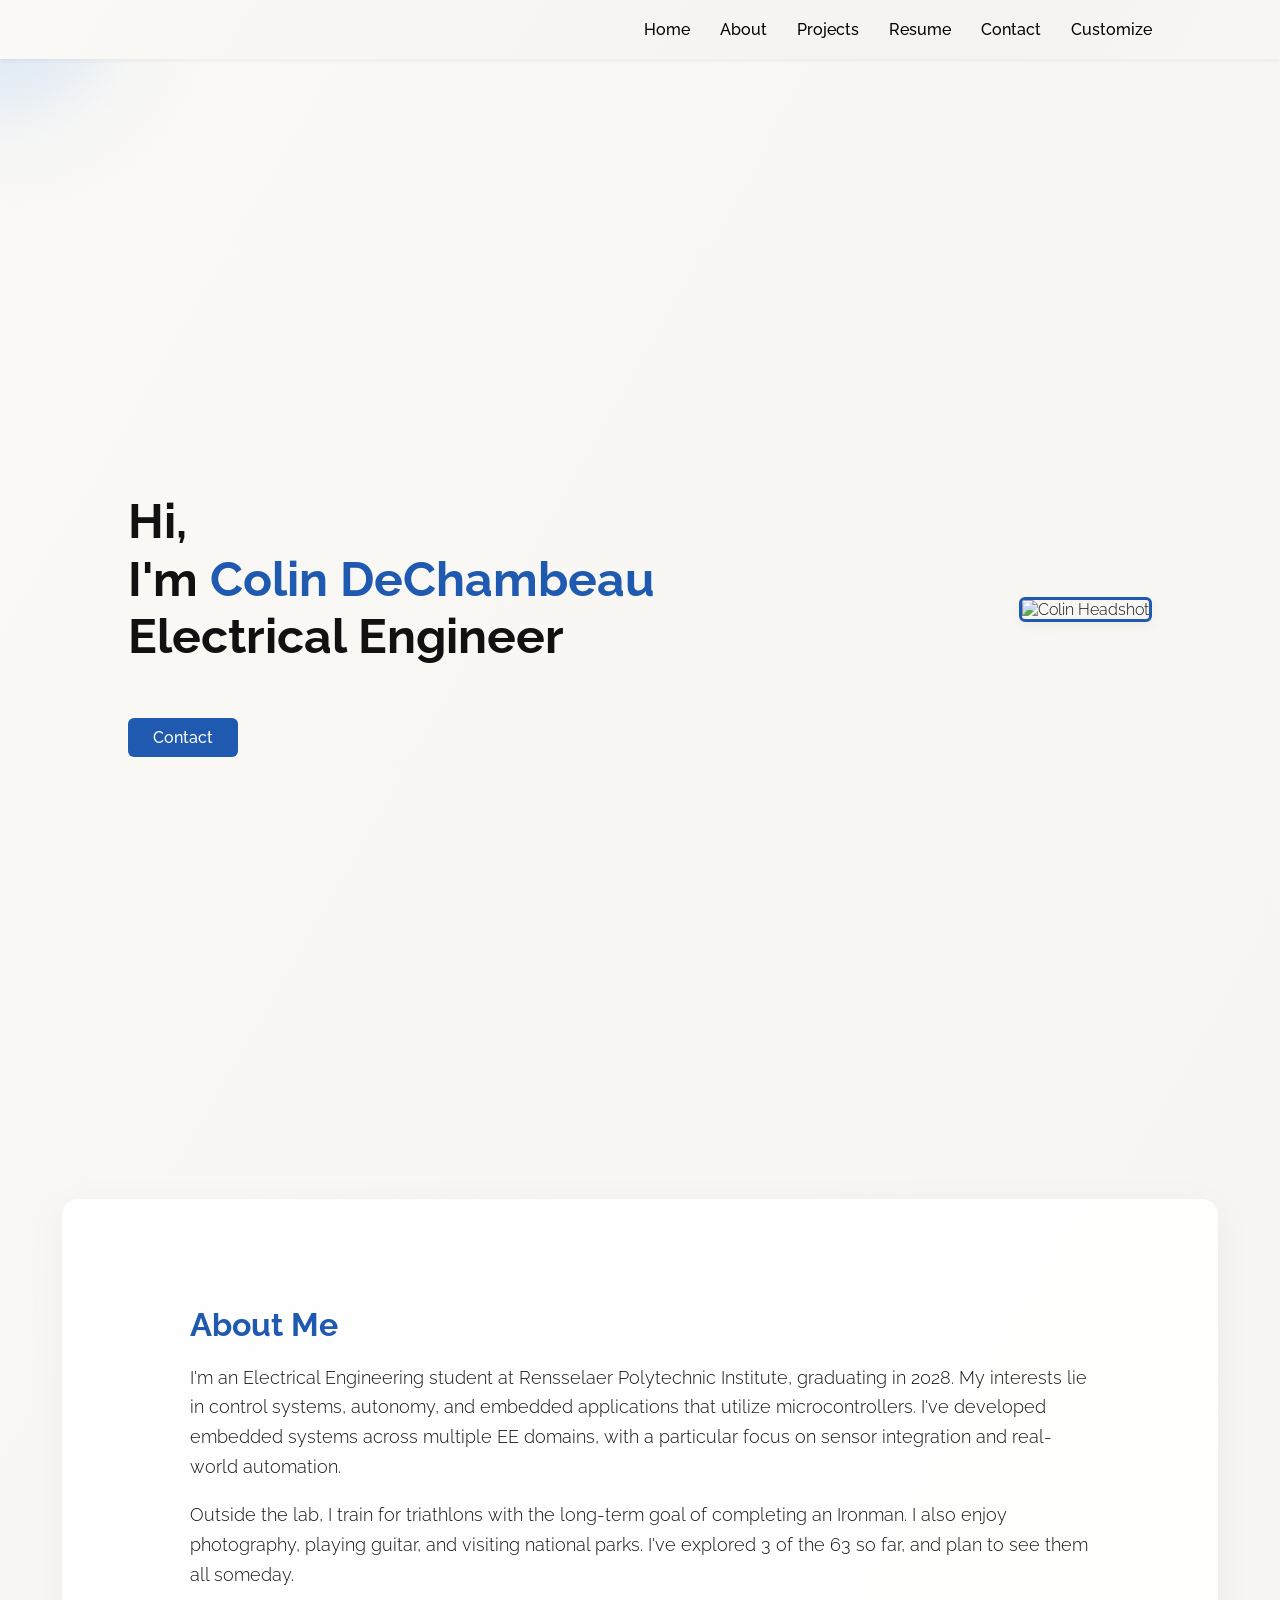
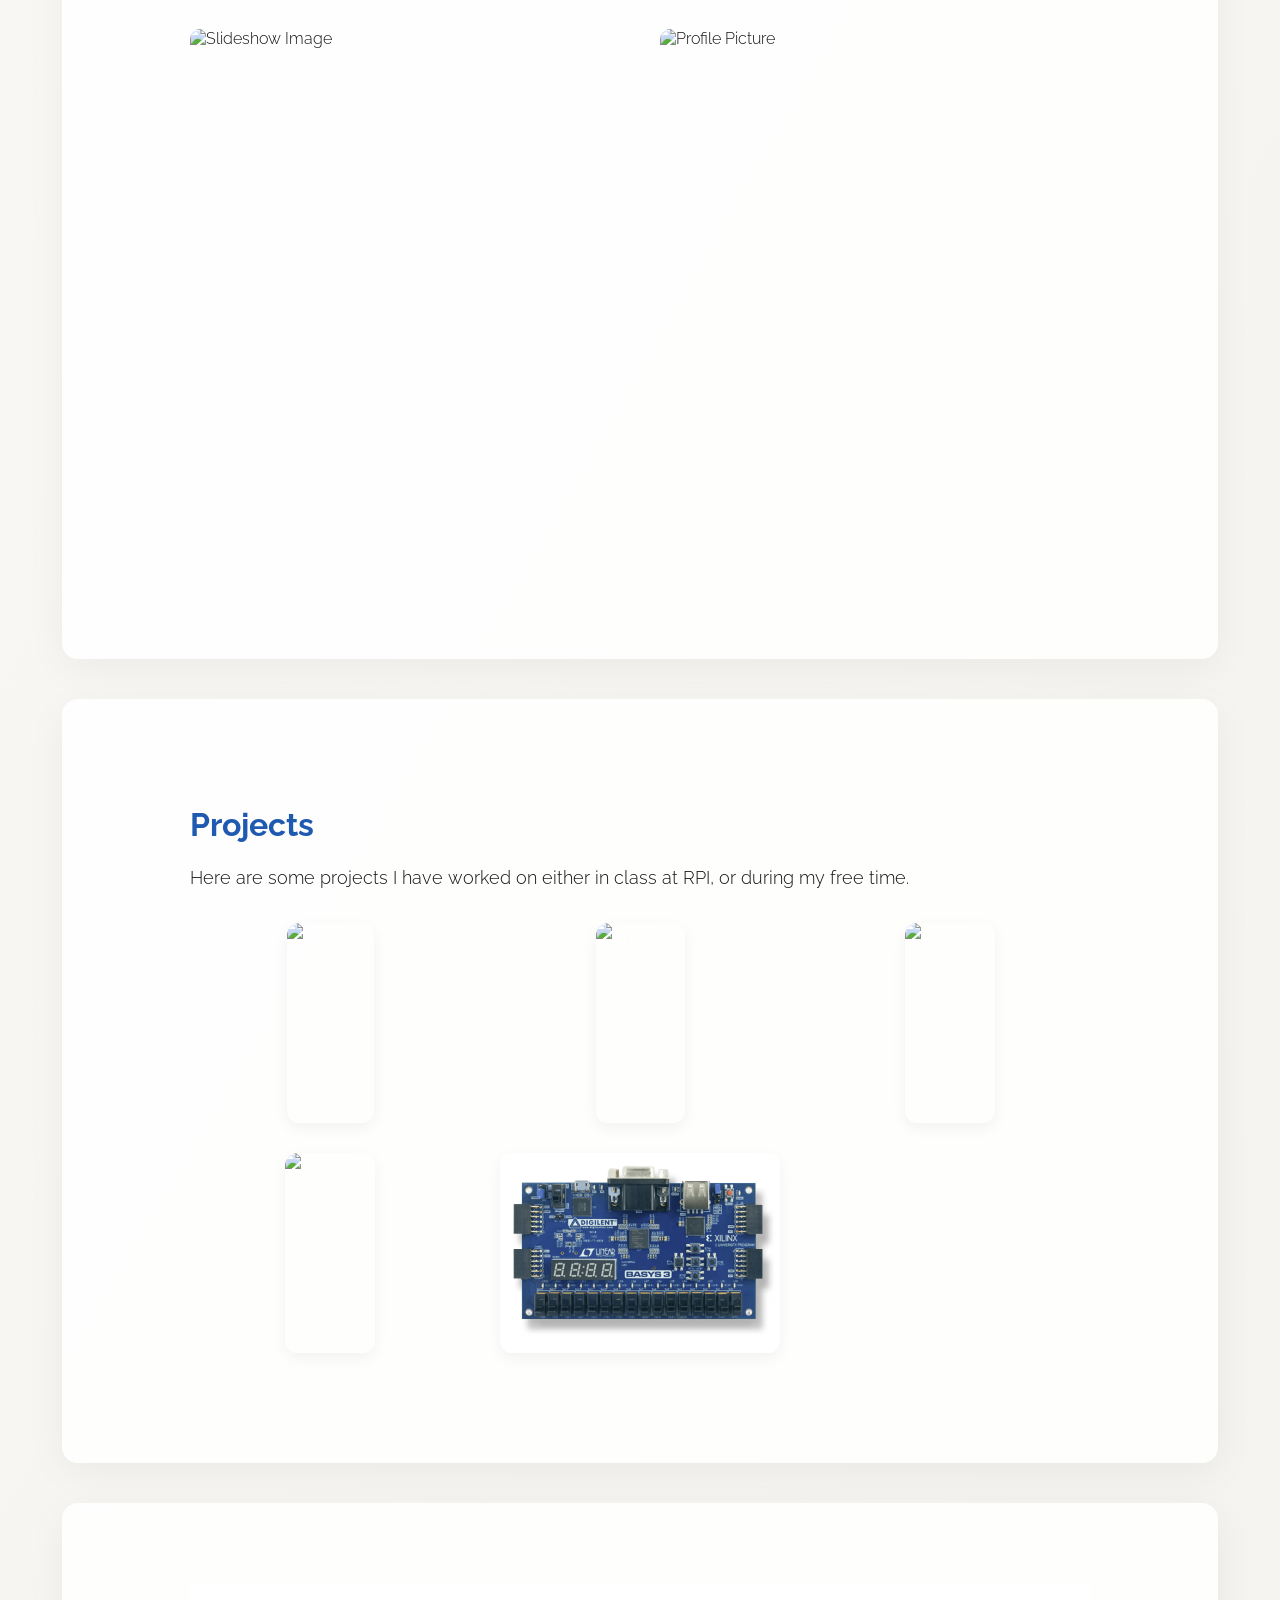
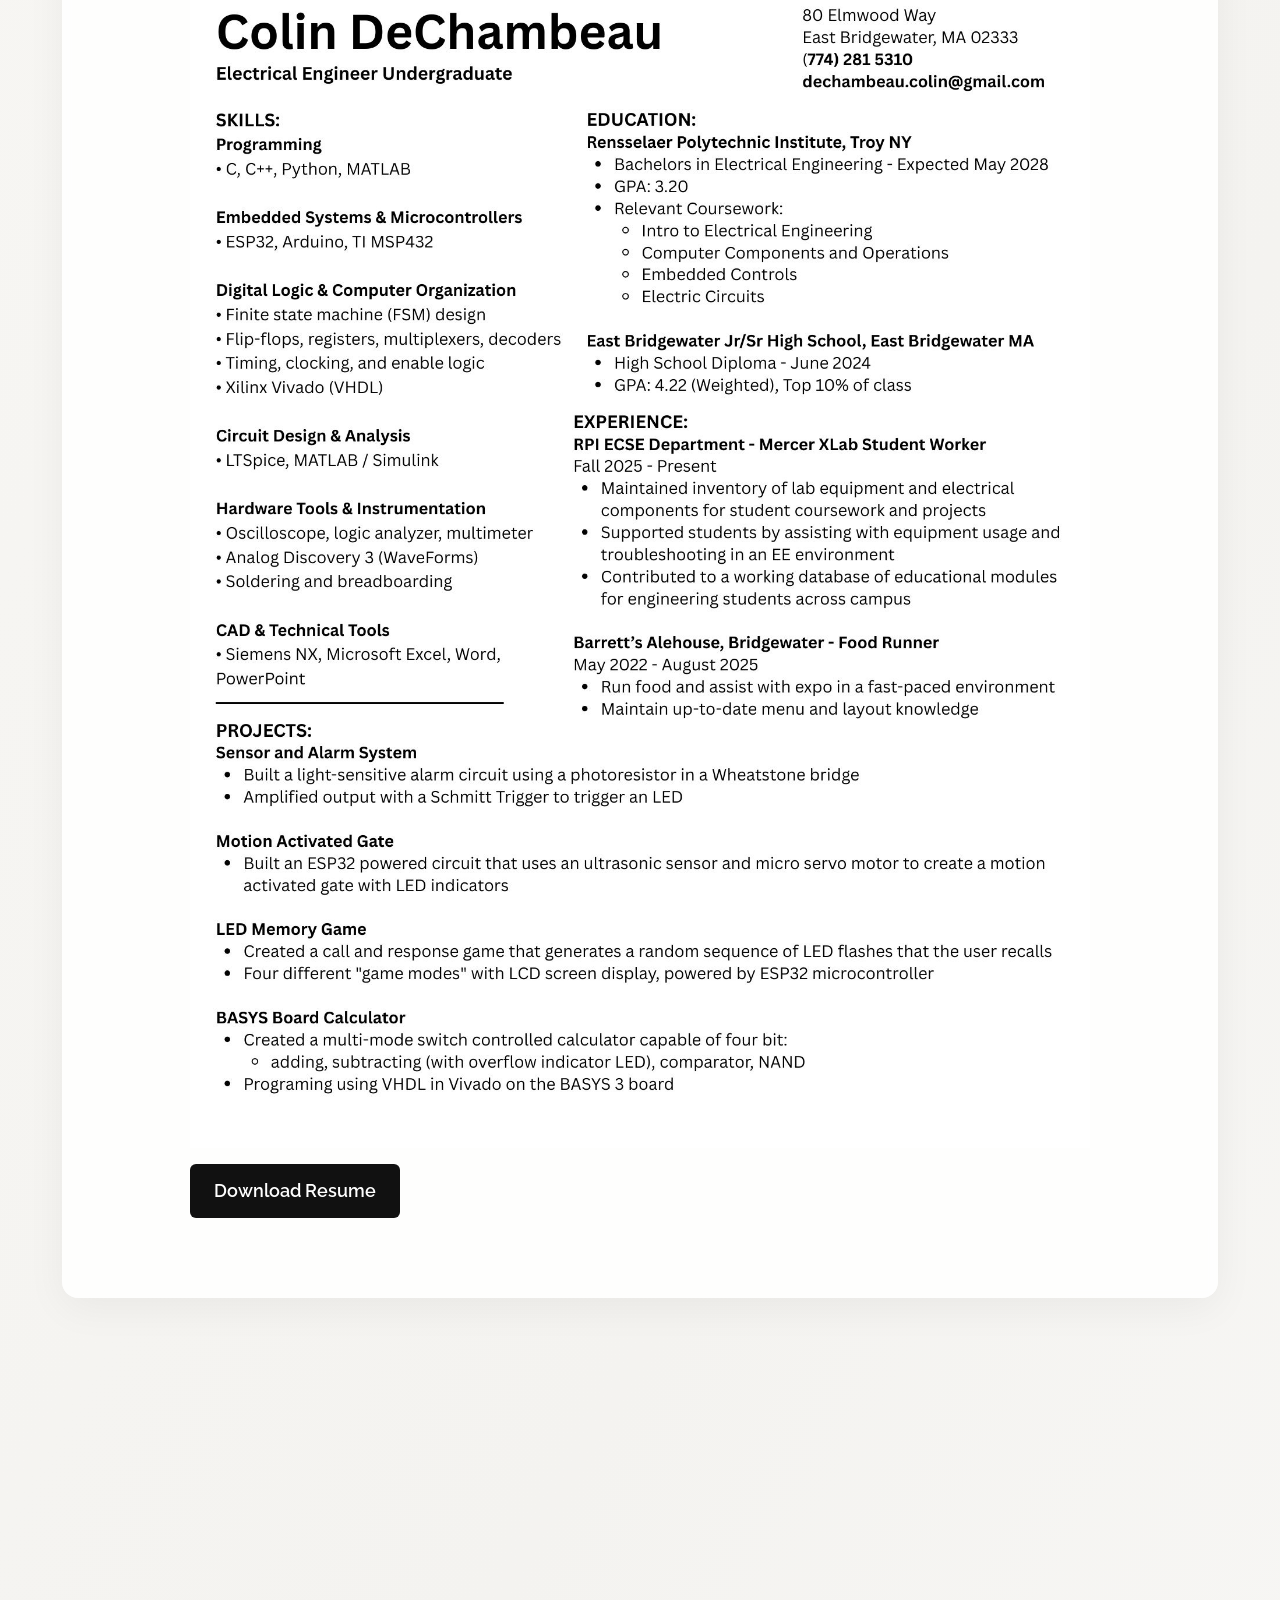
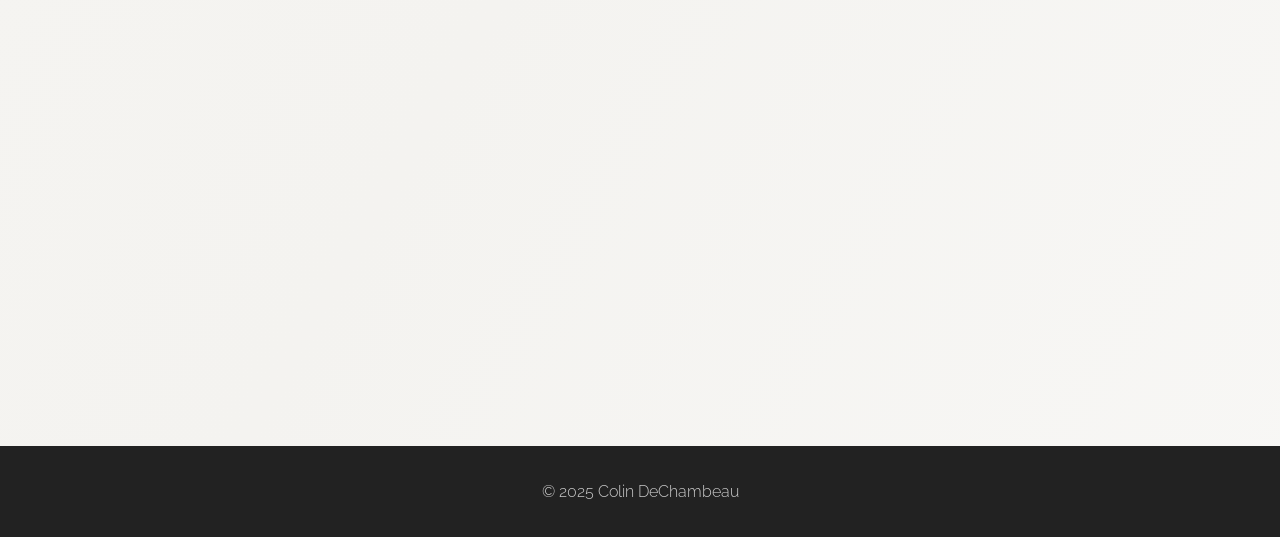
==== index.html @ eebe41ac "new" ====
<!DOCTYPE html>
<html lang="en">
<head>
  <meta charset="UTF-8" />
  <meta name="viewport" content="width=device-width, initial-scale=1.0" />
  <title>Colin DeChambeau - Electrical Engineer</title>
  <link href="https://fonts.googleapis.com/css2?family=Raleway:wght@300;700&display=swap" rel="stylesheet" />
  <link rel="stylesheet" href="style.css" />
</head>
<body>

 <div class = "cursor_light"> </div>
  <!-- Navigation -->
  <nav>
    <ul>
      <a href="index.html" class="header-btn">Home</a>
      <li><a href="#about" class="header-btn">About</a></li>
      <li><a href="#projects" class="header-btn">Projects</a></li>
      <li><a href="#resume" class="header-btn">Resume</a></li>
      <li><a href="#contact" class="header-btn">Contact</a></li>
      <li><a href="customize.html" class="header-btn">Customize</a></li>
      
    </ul>
  </nav>

  <!-- Hero Section -->
  <header class="hero fade-in">
    <div class="intro-text">
      <h1>Hi,<br>I'm <span>Colin DeChambeau</span><br>Electrical Engineer</h1>
      <a href="#contact" class="btn">Contact</a>
    </div>
    <div class="intro-img">
      <img src="images/profile_pic1.JPG" alt="Colin Headshot" />
    </div>
  </header>

  <!-- Main Sections -->
  <section id="about" class="fade-in">
    <h2>About Me</h2>
   <p>I'm an Electrical Engineering student at Rensselaer Polytechnic Institute, graduating in 2028. 
    My interests lie in control systems, autonomy, and embedded applications that utilize microcontrollers. 
    I've developed embedded systems across multiple EE domains, with a particular focus on sensor integration and real-world automation.</p>

<p>Outside the lab, I train for triathlons with the long-term goal of completing an Ironman. 
  I also enjoy photography, playing guitar, and visiting national parks. I've explored 3 of the 63 so far, and plan to see them all someday.</p>


 <div class="photo-showcase">
  <img id="slideshow" src="images/photo2.jpg" alt="Slideshow Image">
  <img class="profile-pic" src="images/photo1.jpg" alt="Profile Picture">
</div>



    </section>
  

  <section id="projects" class="fade-in">
    <h2>Projects</h2>
    <p>Here are some projects I have worked on either in class at RPI, or during my free time.</p>
     <div class="project-grid">

    <a href="projects/project1.html" class="project-card">
      <img src="images/project1.jpg" alt="Project 1" />
      <div class="overlay">
  <div class="overlay-text">
    <h3>ESP32 Motion Activated Gate</h3>
    <p>Personal</p>
  </div>
</div>
    </a>

     <a href="projects/project2.html" class="project-card">
      <img src="images/project2.jpg" alt="Project 2" />
      <div class="overlay">
  <div class="overlay-text">
    <h3>Sensor and Alarm System</h3>
    <p>ECSE 1010 - Group Project</p>
  </div>
</div>
    </a>

    <a href="projects/project3.html" class="project-card">
      <img src="images/project3.jpg" alt="Project 3" />
      <div class="overlay">
  <div class="overlay-text">
    <h3>Pulse-Width Modulation</h3>
    <p>ECSE 1010 - Group Project</p>
  </div>
</div>
    </a>

    
    <a href="projects/project4.html" class="project-card">
      <img src="images/simon.jpg" alt="Project 4" />
     <div class="overlay">
  <div class="overlay-text">
    <h3>LED Memory Game</h3>
    <p>Personal</p>
  </div>
</div>
    </a>

     <a href="projects/project5.html" class="project-card">
      <img src="images/project5.PNG" alt="Project 5" />
      <div class="overlay">
  <div class="overlay-text">
    <h3>BASYS Board Calculator</h3>
    <p>ECSE 2610 - Group Project</p>
  </div>
</div>
    </a>
<!--
   <a href="projects/project6.html" class="project-card">
      <img src="images/project6.jpg" alt="Project 6" />
   <div class="overlay">
  <div class="overlay-text">
    <h3>Project Title</h3>
    <p>Short description here.</p>
  </div>
</div>
    </a>

    <div class="extra-projects hidden">

       <a href="projects/project7.html" class="project-card">
      <img src="images/project7.jpg" alt="Project 7" />
    <div class="overlay">
  <div class="overlay-text">
    <h3>Project Title</h3>
    <p>Short description here.</p>
  </div>
</div>
    </a>

       <a href="projects/project8.html" class="project-card">
      <img src="images/project8.jpg" alt="Project 8" />
     <div class="overlay">
  <div class="overlay-text">
    <h3>Project Title</h3>
    <p>Short description here.</p>
  </div>
</div>
    </a>
      
    </div>
  </div>

  <button id="toggleProjects" class="btn">See All Projects</button>

-->
</section>


  

 <section id="resume" class="fade-in">
  
  




  <img class="profile-pic resume-img" src="Colin_DeChambeau.jpg" alt="Resume">

  <a href="Colin_DeChambeau.jpg" download class="resume-download">
  Download Resume
</a>
</div>
      

    

      
    </div>

  </div>
</section>


 <section id="contact" class="contact-grid fade-in">
  <div class="contact-left">
    <h2>Contact Me</h2>
    <p>Feel free to reach out with any questions or concerns!</p>
    <form action="https://formspree.io/f/myzwovnb" method="POST">
      <input type="text" name="name" placeholder="Your Name" required>
      <input type="email" name="email" placeholder="Your Email" required>
      <textarea name="message" placeholder="Your Message" required></textarea>
      <button type="submit" class="btn">Send Message</button>
    </form>
  </div>

<div class="contact-right">
  <h2>Find Me On</h2>
  <div class="contact-buttons">
    <a href="https://www.linkedin.com/in/colin-dechambeau-730280368/" target="_blank" class="contact-button linkedin">
      <img src="https://cdn.jsdelivr.net/gh/devicons/devicon/icons/linkedin/linkedin-original.svg" alt="LinkedIn" class="contact-icon">
      LinkedIn
    </a>
    <a href="https://app.joinhandshake.com/profiles/n8ms3x" target="_blank" class="contact-button handshake">
      <img src="https://play-lh.googleusercontent.com/0fvQuOYITqCNi9cDAUx8LL-_WPOUhwKR8APSMONlhm41jW-TQ0APHNXPuNELE-RblQ" alt="Handshake" class="contact-icon">
      Handshake
    </a>
      <a href="https://github.com/dech224" target="_blank" class="contact-button github">
      <img src="https://github.githubassets.com/images/modules/logos_page/GitHub-Mark.png" alt="Github" class="contact-icon">
      Github
    </a>
  </div>
</div>

<div>

</div>

</section>
  <footer>
    <p>© 2025 Colin DeChambeau</p>
  </footer>

  <script>
    const faders = document.querySelectorAll('.fade-in');

    const appearOptions = {
      threshold: 0.1,
      rootMargin: "0px 0px -50px 0px"
    };

    const appearOnScroll = new IntersectionObserver(function(entries, observer) {
      entries.forEach(entry => {
        if (!entry.isIntersecting) return;
        entry.target.classList.add('appear');
        observer.unobserve(entry.target);
      });
    }, appearOptions);

    faders.forEach(fader => {
      appearOnScroll.observe(fader);
    });

   
  </script>

<script>
  const cursorLight = document.querySelector('.cursor_light');

  document.addEventListener('mousemove', (e) => {
    cursorLight.style.top = `${e.clientY}px`;
    cursorLight.style.left = `${e.clientX}px`;
  });
</script>

<script>
  const toggleBtn = document.getElementById('toggleProjects');
  const extraProjects = document.querySelector('.extra-projects');

  toggleBtn.addEventListener('click', () => {
    extraProjects.classList.toggle('show');
    toggleBtn.textContent = extraProjects.classList.contains('show') ? "Show Less" : "See All Projects";
  });
</script>

<script>
  function applyAccent(mode) {
    const r = document.documentElement.style;

    if (mode === "cool" || mode === "cool-mode") {
      r.setProperty('--accent-color', '#74c0ff');
      r.setProperty('--text-color', '#002244');
      r.setProperty('--btn-hover', '#5aadee');
    } else if (mode === "warm" || mode === "warm-mode") {
      r.setProperty('--accent-color', '#f4a261');
      r.setProperty('--text-color', '#442200');
      r.setProperty('--btn-hover', '#dd8a42');
    } else if (mode === "dark" || mode === "dark-mode") {
      r.setProperty('--accent-color', '#76a9fa');
      r.setProperty('--text-color', '#e5e5e5');
      r.setProperty('--btn-hover', '#3c3f41');
    } else {
      r.setProperty('--accent-color', '#1f5ab0');
      r.setProperty('--text-color', '#111');
      r.setProperty('--btn-hover', '#2563eb');
    }
  }

  const savedTheme = localStorage.getItem('activeTheme') || 'default';
  document.body.classList.add(savedTheme + '-mode');
  applyAccent(savedTheme);
</script>

<script>
  const images = [
    "images/photo2.jpg",
    "images/photo3.jpg",
    "images/photo4.jpg",
    "images/photo5.jpg",
    "images/photo6.jpg",
    "images/photo7.jpg",
    "images/photo8.jpg",
    "images/photo9.jpg",
    "images/photo10.jpg",
    "images/Colin_Tri1.jpg",
    "images/Colin_Tri2.jpg",
  ];

  let index = 0;
  const slideshow = document.getElementById('slideshow');

  setInterval(() => {
    index = (index + 1) % images.length;
    slideshow.style.opacity = 0;
    setTimeout(() => {
  slideshow.src = images[index];
  slideshow.style.opacity = 1;
}, 800); // match fade-out time with CSS (1.2s total); // fade out before changing
  }, 5000); // switch every 5 seconds
</script>



</body>
</html>
---- style.css ----
body {
  font-family: 'Raleway', sans-serif;
  font-weight: 300;
  margin: 0;
  padding: 0;
  color: #333;
  background: linear-gradient(120deg, #faf9f6, #f4f3f0, #ffffff, #f4f3f0, #faf9f6);
  background-size: 300% 300%;
  animation: shiftGradient 5s ease-in-out infinite;
}

@keyframes shiftGradient {
  0%   { background-position: 0% 50%; }
  50%  { background-position: 100% 50%; }
  100% { background-position: 0% 50%; }
}



  html {
    scroll-behavior: smooth;
  }
  
nav,
.main-nav {
  position: sticky;
  top: 0;
  z-index: 1000;
  background: #faf9f6;
  box-shadow: 0 2px 4px rgba(0, 0, 0, 0.05);
}
  
nav ul,
.main-nav ul {
  list-style: none;
  display: flex;
  justify-content: flex-end;
  gap: 30px;
  padding: 20px 10%;
  margin: 0;
  font-weight: 500;
}
  
nav ul li a,
.main-nav ul li a {
  font-family: 'Raleway', sans-serif;
  font-size: 1rem;
  font-weight: 500;
  color: #333;
  text-decoration: none;
  transition: color 0.3s ease;
}
  
  nav ul li a:hover {
    color: #1f5ab0;
  }
  
  /* Hero Section */
  .hero {
    display: flex;
    justify-content: space-between;
    align-items: center;
    padding: 100px 10%;
    color: #111;
    flex-wrap: wrap;
    min-height: 100vh;
  }
  
  .intro-text h1 {
    font-size: 3em;
    font-weight: 700;
    line-height: 1.2;
  }
  
  .intro-text span {
    color: var(--accent-color);
  }

a.header-btn {
  color: black !important;
  background: transparent;
  border: none;
  font-weight: 500;
  font-size: 1rem;
  font-family: 'Raleway', sans-serif;
  text-decoration: none;
  transition: color 0.3s ease;
}

a.header-btn:hover {
  color: var(--accent-color) !important;
  cursor: pointer;
}

.dark-mode a.header-btn {
  color: white !important;
}

.dark-mode a.header-btn:hover {
  color: var(--accent-color) !important;
}
  
.btn,
button.btn,
.customize-buttons button,
form .btn,
.resume-download {
  display: inline-block;
  margin-top: 20px;
  padding: 10px 25px;
  border: none;
  border-radius: 6px;
  background-color: var(--accent-color);
  color: white !important;
  text-decoration: none;
  font-family: 'Raleway', sans-serif;
  font-weight: 500;
  text-align: center;
  cursor: pointer;
  transition: background-color 0.3s ease;
}

.btn:hover,
button.btn:hover,
.customize-buttons button:hover,
form .btn:hover,
.resume-download:hover {
  background-color: var(--btn-hover);
  color: white !important;
}
  
  .intro-img img {
    max-width: 100%;
    height: auto;
    border-radius: 6px; /* optional */
    border: 3px solid var(--accent-color);
    box-shadow: 0 4px 12px rgba(0, 0, 0, 0.05);
    display: block;
  }

  .intro-img {
    max-width: 400px;
  }
  
  /* Sections */

  
  footer {
    text-align: center;
    padding: 20px;
    background: #222;
    color: #ccc;
  }
  
  /* Scroll Animation */
  .fade-in {
    opacity: 0;
    transform: translateY(40px);
    transition: opacity 0.8s ease-out, transform 0.8s ease-out;
  }
  
  .fade-in.appear {
    opacity: 1;
    transform: translateY(0);
  }
  

  section {
    padding: 80px 10%;
    margin: 40px auto;
    max-width: 900px;
    background: rgba(255, 255, 255, 0.85);
    backdrop-filter: blur(4px);
    border-radius: 16px;
    box-shadow: 0 10px 40px rgba(0, 0, 0, 0.05);
    transition: transform 0.3s ease, box-shadow 0.3s ease;
  }
  
  section:hover {
    transform: translateY(-4px);
    box-shadow: 0 14px 45px rgba(0, 0, 0, 0.08);
  }
  
  section h2 {
    font-size: 2rem;
    font-weight: 700;
    margin-bottom: 20px;
    color: var(--accent-color);
  }
  
  section p, section a {
    font-size: 1.1rem;
    line-height: 1.7;
    color: #444;
  }

  .fade-in {
    opacity: 0;
    transform: translateY(60px);
    transition: opacity 0.9s ease-out, transform 0.9s ease-out;
  }

  .cursor_light{
    position: fixed;
    top: 0;
    left: 0;
    width: 360px;
    height: 360px;
    border-radius: 50%;
    pointer-events: none;
      background:
    radial-gradient(circle,
      rgba(248, 248, 244, 0.7) 0%,     /* soft cream center */
      rgba(229, 237, 246, 0.337) 30%,   /* outer cream halo */
      rgba(250, 249, 246, 0.15) 60%,  /* fading edge */
      rgba(250, 249, 246, 0.05) 100%     /* transparent edge */
    ),
    radial-gradient(circle,
      rgba(31, 90, 176, 0.05) 0%,     /* subtle blue cast */
      rgba(250, 249, 246, 0) 80%      /* fade out to background */
    );
    /*mix-blend-mode: screen;*/
    filter: blur(20px);
    transform: translate(-50%, -50%);
    transition: background 0.3s ease;
    z-index: 0;
  }

  body > *:not(.cursor_light):not(nav){
  position: relative;
  z-index: 1;
}

.project-grid {
  display: grid;
  grid-template-columns: repeat(auto-fit, minmax(250px, 1fr));
  place-items: center;
  gap: 30px;
  max-width: 1200px;
  margin: 30px auto;
}

.project-card {
  display: block;
  overflow: hidden;
  border-radius: 12px;
  transition: transform 0.3s ease, box-shadow 0.3s ease;
  box-shadow: 0 5px 15px rgba(0,0,0,0.05);
}

.project-card img {
  width: 100%;
  height: auto;
  display: block;
  transition: transform 0.3s ease;
}

.project-card:hover img {
  transform: scale(1.05);
}

.extra-projects {
  display: none;
  grid-column: 1 / -1;
}

.extra-projects.show {
  display: contents;
}

button#toggleProjects {
  margin-top: 30px;
}

  
.project-card {
  position: relative;
  overflow: hidden;
  border-radius: 12px;
  transition: transform 0.3s ease, box-shadow 0.3s ease;
  box-shadow: 0 5px 15px rgba(0,0,0,0.05);
  display: block;
  color: white;
  text-decoration: none;
}

.project-card img {
  width: 100%;
  height: auto;
  display: block;
  transition: transform 0.3s ease;
}

.project-card .overlay {
  position: absolute;
  top: 0;
  left: 0;
  width: 100%;
  height: 100%;
  background: rgba(20, 20, 20, 0.6);
  display: flex; /* use flex to ensure full height context */
  justify-content: center;
  align-items: center;
  text-align: center;
  opacity: 0;
  pointer-events: none;
  transition: opacity 0.3s ease;
}

.overlay-text {
  text-align: center;
}

.project-card:hover .overlay {
  opacity: 1;
  pointer-events: auto;
}



.project-card .overlay h3,
.project-card .overlay p {
  margin: 0;
  padding: 0;
  line-height: 1.3;
}


.project-card:hover img {
  transform: scale(1.05);
}

.project-card h3 {
  font-size: 1.5rem;
  margin: 0 0 10px;
  color: white;
}

.project-card p {
  font-size: 1rem;
  margin: 0;
  color: #ddd;
}



.project-card .overlay h3 {
  font-size: 1.3rem;
  font-weight: 700;
}

.project-card .overlay p {
  font-size: 1rem;
  opacity: 0.9;
}


form {
  display: flex;
  flex-direction: column;
  gap: 15px;
  max-width: 600px;
  margin-top: 40px;
}

form input,
form textarea {
  padding: 10px 15px;
  font-family: 'Raleway', sans-serif;
  font-size: 1rem;
  border: 1px solid #ccc;
  border-radius: 6px;
  background: white;
  resize: vertical;
}

form textarea {
  min-height: 120px;
}

form .btn {
  align-self: flex-start;
}

.contact-grid {
  display: flex;
  gap: 60px;
  justify-content: space-between;
  align-items: flex-start;
  flex-wrap: wrap;
  padding: 80px 10%;
}

.contact-left {
  flex: 1;
  min-width: 300px;
}

.contact-right {
  flex: 1;
  min-width: 250px;
}

.contact-right h3 {
  margin-bottom: 20px;
  font-size: 1.3rem;
  color: #1f5ab0;
}

.social-grid-2 {
  display: grid;
  gap: 20px;
  grid-template-columns: repeat(2, 1fr);
  margin-top: 20px;
}

.social-card {
  display: flex;
  align-items: center;
  justify-content: center;
  background-color: #e9e9e9;
  color: #1f5ab0;
  font-weight: 600;
  text-decoration: none;
  padding: 20px;
  border-radius: 12px;
  transition: all 0.3s ease;
  text-align: center;
  box-shadow: 0 4px 12px rgba(0, 0, 0, 0.04);
}

.social-card:hover {
  transform: translateY(-3px);
  background-color: #dce8f8;
}

.social-card.linkedin {
  background-color: #e6f0fa;
}

.social-card.handshake {
  background-color: #f4f0ff;
}


.image-row {
  display: flex;
  justify-content: center; /* space-between or center */
  gap: 12px; /* Try something smaller than 20px */
  margin-top: 20px;
}

.image-row .half-img {
  width: 49%; /* Slightly wider */
  border-radius: 8px;
  object-fit: cover;
  max-height: 400px;
  margin: 0; /* Reset any margins */
  display: block;
}

.github-button {
  display: inline-flex;
  align-items: center;
  background-color: #24292e;
  color: #fff !important;
  padding: 10px 16px;
  border-radius: 6px;
  text-decoration: none;
  font-family: 'Segoe UI', sans-serif;
  font-size: 16px;
  transition: background-color 0.3s ease;
  margin-top: 20px;
  
}

.github-button:hover {
  background-color: #444;
}

.github-icon {
  width: 20px;
  height: 20px;
  margin-right: 8px;
}

.contact-buttons {
  display: flex;
  flex-direction: column;
  gap: 15px;
  margin-top: 15px;
}

.contact-button {
  display: flex;
  align-items: center;
  padding: 10px 16px;
  border-radius: 8px;
  font-weight: 500;
  text-decoration: none;
  font-size: 16px;
  transition: 0.2s ease;
  justify-content: center;
}

.contact-button img.contact-icon {
  width: 20px;
  height: 20px;
  margin-right: 8px;
}

/* Specific styles */
.contact-button.linkedin {
  background-color: #0077b5 !important;
  color: white !important;
}

.contact-button.linkedin:hover {
  background-color: #005f8d !important;
}

.contact-button.handshake {
  background-color: #d3fb52 !important;
  color: black !important;
}

.contact-button.handshake:hover {
  background-color: #afe275 !important;
}

.contact-button.github {
  background-color: #031018 !important;
  color: white !important;
}

.contact-button.github:hover {
  background-color: #3c3f41 !important;
}

.resume-grid {
  display: flex;
  gap: 40px;
  flex-wrap: wrap;
}

.resume-left,
.resume-right {
  flex: 1;
  min-width: 280px;
}

.resume-left h3,
.resume-right h3 {
  color: var(--accent-color);
  margin-top: 20px;
}

.resume-left ul,
.resume-right ul {
  padding-left: 20px;
  list-style-type: disc;
}

.project-card img {
  width: 100%;
  height: 200px; /* Or whatever works for your layout */
  object-fit: cover;  /* Ensures image fills area without distortion */
  border-radius: 12px;
}


:root {
  --accent-color: #1f5ab0;
  --text-color: #111;
  --btn-hover: #2563eb;
}

/* Default Theme */
body.default-mode {
  --accent-color: #1f5ab0;
  --text-color: #111;
  --btn-hover: #2563eb;
  background: linear-gradient(120deg, #faf9f6, #f4f3f0, #ffffff, #f4f3f0, #faf9f6);
  background-size: 300% 300%;
  animation: shiftGradient 5s ease-in-out infinite;
  color: var(--text-color);
}

/* Dark Theme */
body.dark-mode {
  --accent-color: #76a9fa;
  --text-color: #e5e5e5;
  --btn-hover: #3c3f41;
  background: #121212;
  color: var(--text-color);
}

/* Cool Theme */
body.cool-mode {
  --accent-color: #74c0ff;
  --text-color: #002244;
  --btn-hover: #5aadee;
  --background-color: #e6f2ff;
  background: var(--background-color);
  color: var(--text-color);
}

/* Warm Theme */
body.warm-mode {
  --accent-color: #f4a261;
  --text-color: #442200;
  --btn-hover: #dd8a42;
  --background-color: #fff1e6;
  background: var(--background-color);
  color: var(--text-color);
}

/* Accent Applied Globally */
h2, h3,
.resume-left h3, .resume-right h3 {
  color: var(--accent-color);
}

nav, .main-nav {
  background: inherit;
}

nav ul li a,
.main-nav ul li a {
  color: var(--text-color);
}

nav ul li a:hover {
  color: var(--accent-color);
}

.btn, button.btn {
  background-color: var(--accent-color);
  color: white;
  transition: background 0.3s ease;
}

.btn:hover, button.btn:hover {
  background-color: var(--btn-hover);
  color: white;
}

section {
  background: rgba(255, 255, 255, 0.85);
  backdrop-filter: blur(4px);
  color: var(--text-color);
}

body.dark-mode section {
  background: rgba(30, 30, 30, 0.85);
}

a, a:visited {
  color: var(--accent-color);
}

.contact-button.linkedin,
.contact-button.handshake,
.contact-button.github {
  background-color: var(--accent-color);
  color: white;
}

.contact-button.linkedin:hover,
.contact-button.handshake:hover,
.contact-button.github:hover {
  background-color: var(--btn-hover);
}

.intro-img img {
  border: 3px solid var(--accent-color);
}

/* OPTIONAL: fallback for any text inside section p and a */
section p, section a {
  color: var(--text-color);
}

/* Default Theme Cursor */
.default-mode .cursor_light {
   background:
    radial-gradient(circle,
        rgba(210, 223, 250, 0.51) 0%,     
      rgba(200, 219, 242, 0.497) 30%,  
      rgba(250, 249, 246, 0.15) 60%,  
      rgba(196, 215, 234, 0.47) 100% ),
    radial-gradient(circle,
      rgba(255, 255, 255, 0.02) 0%,
      rgba(0, 0, 0, 0) 80%);
}

/* Dark Theme Cursor */
.dark-mode .cursor_light {
  background:
    radial-gradient(circle,
        rgba(248, 248, 244, 0.79) 0%,     
      rgba(229, 237, 246, 0.337) 30%,  
      rgba(250, 249, 246, 0.15) 60%,  
      rgba(250, 249, 246, 0.05) 100% ),
    radial-gradient(circle,
      rgba(255, 255, 255, 0.02) 0%,
      rgba(0, 0, 0, 0) 80%);
}

/* Cool Theme Cursor */
.cool-mode .cursor_light {
  background:
    radial-gradient(circle,
        rgba(174, 198, 251, 0.588) 0%,     
      rgba(200, 219, 242, 0.497) 30%,  
      rgba(250, 249, 246, 0.15) 60%,  
      rgba(196, 215, 234, 0.47) 100% ),
    radial-gradient(circle,
      rgba(255, 255, 255, 0.02) 0%,
      rgba(0, 0, 0, 0) 80%);
}

/* Warm Theme Cursor */
.warm-mode .cursor_light {
  background:
    radial-gradient(circle,
        rgba(236, 125, 65, 0.399) 0%,     
      rgba(235, 171, 134, 0.274) 30%,  
      rgba(250, 249, 246, 0.15) 60%,  
      rgba(250, 249, 246, 0.05) 100% ),
    radial-gradient(circle,
      rgba(255, 255, 255, 0.02) 0%,
      rgba(0, 0, 0, 0) 80%);
}



.photo-showcase {
  display: flex;
  justify-content: center;
  gap: 40px;
  margin-top: 40px;
  align-items: center;
}

.photo-showcase img {
  width: 450px;
  height: 550px;
  object-fit: cover;
  border-radius: 10px;
  transition: opacity 1s ease-in-out;
}



@media (max-width: 700px) {
  .photo-showcase {
    flex-direction: column;
  }

  .photo-showcase img {
    width: 250px;
    height: 250px;
  }
}

.resume-img {
  max-width: 100%;
  max-height: 100%;
  width: auto;
  height: auto;
  display: block;
  object-fit: contain;
}

.resume-download {
  display: inline-block;
  margin-top: 1rem;
  padding: 12px 24px;
  background: #111;
  color: white;
  text-decoration: none;
  font-weight: 600;
  border-radius: 6px;
  transition: background 0.2s ease, transform 0.1s ease;
}

.resume-download:hover {
  background: #333;
  transform: translateY(-1px);
}
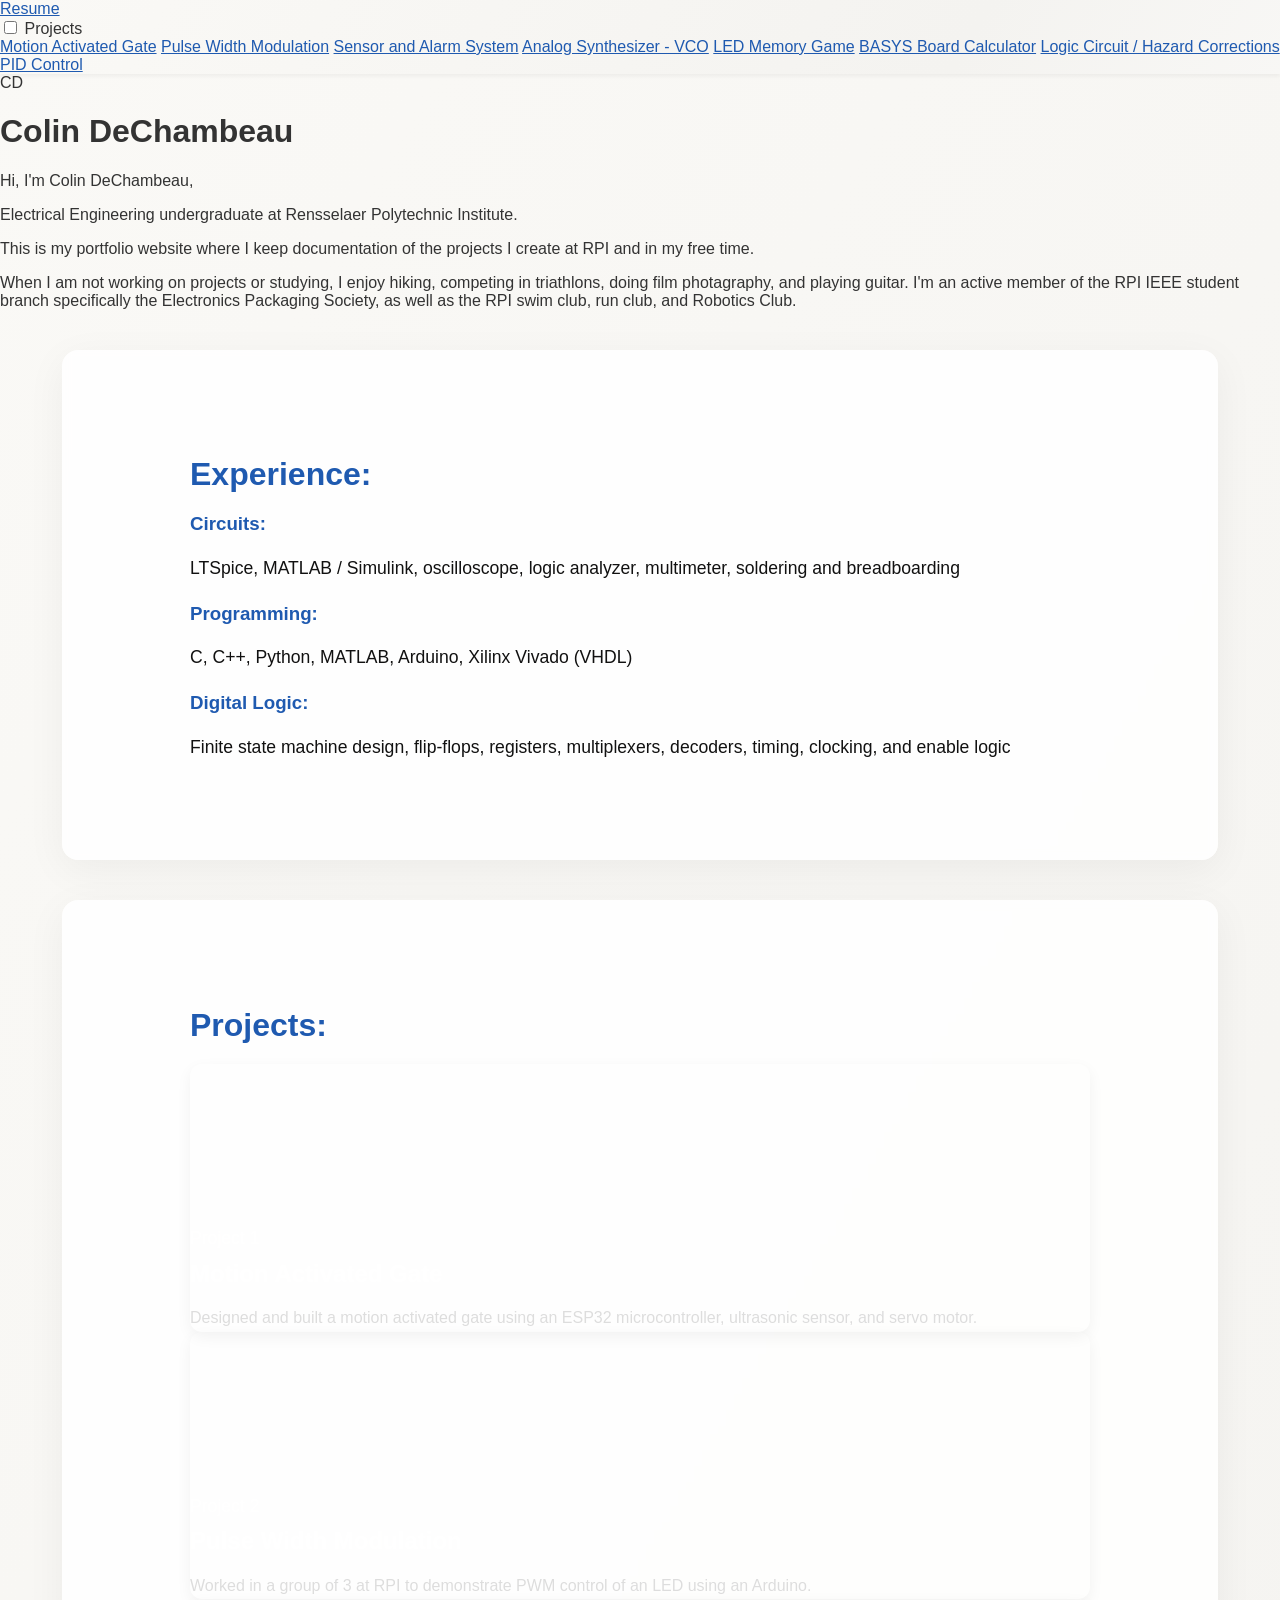
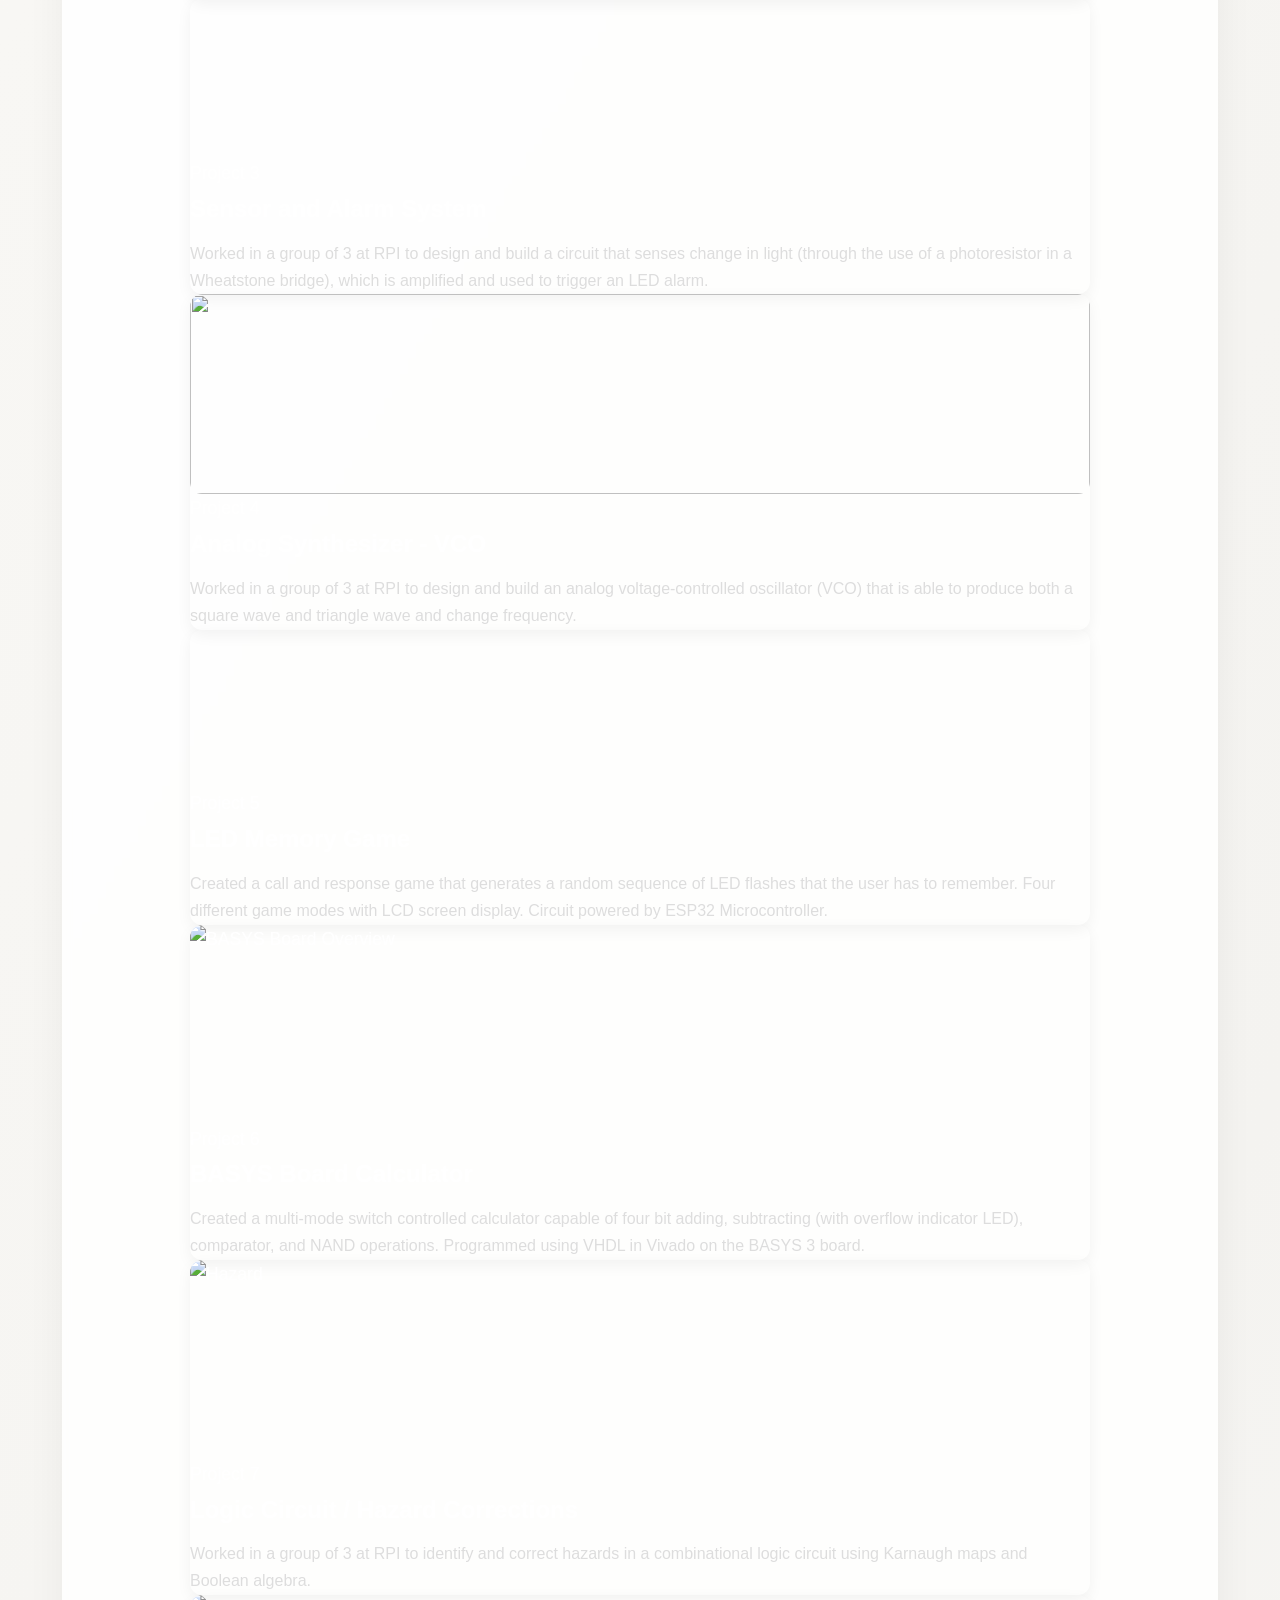
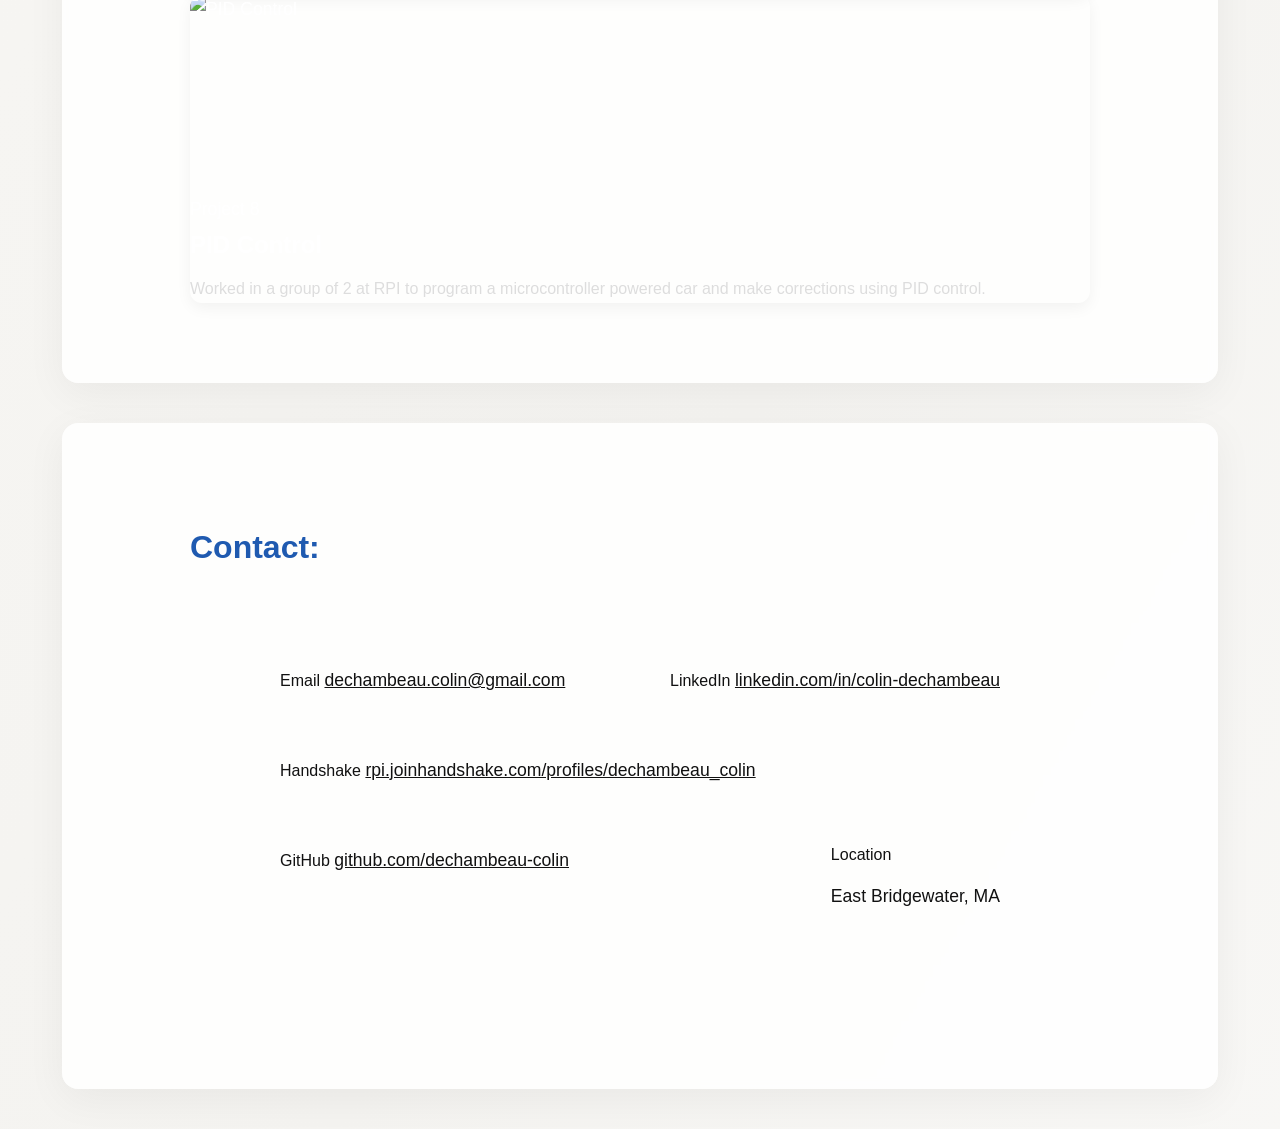
==== commit 2c6ed0e0: "gitchange" ====
--- a/index.html
+++ b/index.html
@@ -1,321 +1,222 @@
 <!DOCTYPE html>
 <html lang="en">
 <head>
-  <meta charset="UTF-8" />
-  <meta name="viewport" content="width=device-width, initial-scale=1.0" />
-  <title>Colin DeChambeau - Electrical Engineer</title>
-  <link href="https://fonts.googleapis.com/css2?family=Raleway:wght@300;700&display=swap" rel="stylesheet" />
-  <link rel="stylesheet" href="style.css" />
+    <meta charset="UTF-8">
+    <meta name="viewport" content="width=device-width, initial-scale=1.0">
+    <title>Colin DeChambeau - Portfolio</title>
+    <link href="https://fonts.googleapis.com/css2?family=Open+Sans:wght@400;700&display=swap" rel="stylesheet">
+    <link rel="stylesheet" href="style.css">
 </head>
 <body>
-
- <div class = "cursor_light"> </div>
-  <!-- Navigation -->
-  <nav>
-    <ul>
-      <a href="index.html" class="header-btn">Home</a>
-      <li><a href="#about" class="header-btn">About</a></li>
-      <li><a href="#projects" class="header-btn">Projects</a></li>
-      <li><a href="#resume" class="header-btn">Resume</a></li>
-      <li><a href="#contact" class="header-btn">Contact</a></li>
-      <li><a href="customize.html" class="header-btn">Customize</a></li>
-      
-    </ul>
-  </nav>
-
-  <!-- Hero Section -->
-  <header class="hero fade-in">
-    <div class="intro-text">
-      <h1>Hi,<br>I'm <span>Colin DeChambeau</span><br>Electrical Engineer</h1>
-      <a href="#contact" class="btn">Contact</a>
-    </div>
-    <div class="intro-img">
-      <img src="images/profile_pic1.JPG" alt="Colin Headshot" />
-    </div>
-  </header>
-
-  <!-- Main Sections -->
-  <section id="about" class="fade-in">
-    <h2>About Me</h2>
-   <p>I'm an Electrical Engineering student at Rensselaer Polytechnic Institute, graduating in 2028. 
-    My interests lie in control systems, autonomy, and embedded applications that utilize microcontrollers. 
-    I've developed embedded systems across multiple EE domains, with a particular focus on sensor integration and real-world automation.</p>
-
-<p>Outside the lab, I train for triathlons with the long-term goal of completing an Ironman. 
-  I also enjoy photography, playing guitar, and visiting national parks. I've explored 3 of the 63 so far, and plan to see them all someday.</p>
-
-
- <div class="photo-showcase">
-  <img id="slideshow" src="images/photo2.jpg" alt="Slideshow Image">
-  <img class="profile-pic" src="images/photo1.jpg" alt="Profile Picture">
-</div>
-
-
-
-    </section>
-  
-
-  <section id="projects" class="fade-in">
-    <h2>Projects</h2>
-    <p>Here are some projects I have worked on either in class at RPI, or during my free time.</p>
-     <div class="project-grid">
-
-    <a href="projects/project1.html" class="project-card">
-      <img src="images/project1.jpg" alt="Project 1" />
-      <div class="overlay">
-  <div class="overlay-text">
-    <h3>ESP32 Motion Activated Gate</h3>
-    <p>Personal</p>
-  </div>
-</div>
-    </a>
-
-     <a href="projects/project2.html" class="project-card">
-      <img src="images/project2.jpg" alt="Project 2" />
-      <div class="overlay">
-  <div class="overlay-text">
-    <h3>Sensor and Alarm System</h3>
-    <p>ECSE 1010 - Group Project</p>
-  </div>
-</div>
-    </a>
-
-    <a href="projects/project3.html" class="project-card">
-      <img src="images/project3.jpg" alt="Project 3" />
-      <div class="overlay">
-  <div class="overlay-text">
-    <h3>Pulse-Width Modulation</h3>
-    <p>ECSE 1010 - Group Project</p>
-  </div>
-</div>
-    </a>
-
-    
-    <a href="projects/project4.html" class="project-card">
-      <img src="images/simon.jpg" alt="Project 4" />
-     <div class="overlay">
-  <div class="overlay-text">
-    <h3>LED Memory Game</h3>
-    <p>Personal</p>
-  </div>
-</div>
-    </a>
-
-     <a href="projects/project5.html" class="project-card">
-      <img src="images/project5.PNG" alt="Project 5" />
-      <div class="overlay">
-  <div class="overlay-text">
-    <h3>BASYS Board Calculator</h3>
-    <p>ECSE 2610 - Group Project</p>
-  </div>
-</div>
-    </a>
-<!--
-   <a href="projects/project6.html" class="project-card">
-      <img src="images/project6.jpg" alt="Project 6" />
-   <div class="overlay">
-  <div class="overlay-text">
-    <h3>Project Title</h3>
-    <p>Short description here.</p>
-  </div>
-</div>
-    </a>
-
-    <div class="extra-projects hidden">
-
-       <a href="projects/project7.html" class="project-card">
-      <img src="images/project7.jpg" alt="Project 7" />
-    <div class="overlay">
-  <div class="overlay-text">
-    <h3>Project Title</h3>
-    <p>Short description here.</p>
-  </div>
-</div>
-    </a>
-
-       <a href="projects/project8.html" class="project-card">
-      <img src="images/project8.jpg" alt="Project 8" />
-     <div class="overlay">
-  <div class="overlay-text">
-    <h3>Project Title</h3>
-    <p>Short description here.</p>
-  </div>
-</div>
-    </a>
-      
-    </div>
-  </div>
-
-  <button id="toggleProjects" class="btn">See All Projects</button>
-
--->
+<nav>
+    <div class="nav-container nav-flex">
+        <div class="nav-right">
+            <a href="Colin DeChambeau, Electrical Engineering.pdf" target="_blank" class="nav-link">Resume</a>
+            
+            <div class="dropdown">
+                <input type="checkbox" id="dropdown-toggle">
+                <label for="dropdown-toggle" class="dropbtn">Projects</label>
+                <div class="dropdown-content">
+                    <a href="project1.html">Motion Activated Gate</a>
+                    <a href="project2.html">Pulse Width Modulation</a>
+                    <a href="project3.html">Sensor and Alarm System</a>
+                    <a href="project4.html">Analog Synthesizer - VCO</a>
+                    <a href="project5.html">LED Memory Game</a>
+                    <a href="project6.html">BASYS Board Calculator</a>
+                    <a href="project7.html">Logic Circuit / Hazard Corrections</a>
+                    <a href="project8.html">PID Control</a>
+                </div>
+            </div>
+        </div>
+    </div>
+</nav>
+
+<header>
+    <div class="container">
+        <div class="header-flex">
+            <!-- Profile picture: replace 'your-photo.jpg' with your actual image file -->
+            <div class="profile-pic-wrapper">
+                <img src="photo1.jpg" alt="Colin DeChambeau" class="profile-pic"
+                     onerror="this.style.display='none'; this.nextElementSibling.style.display='flex';">
+                <!-- Placeholder shown if no image is found -->
+                <div class="profile-pic-placeholder">
+                    <span>CD</span>
+                </div>
+            </div>
+            <div class="header-text">
+                <h1>Colin DeChambeau</h1>
+                <p>Hi, I'm Colin DeChambeau,</p>
+                <p>Electrical Engineering undergraduate at Rensselaer Polytechnic Institute.</p>
+                <p>This is my portfolio website where I keep documentation of the projects I create at RPI and in my free time.</p>
+                <p>When I am not working on projects or studying, I enjoy hiking, competing in triathlons, doing film photagraphy, 
+                    and playing guitar. I'm an active member of the RPI IEEE student branch specifically 
+                    the Electronics Packaging Society, as well as the RPI swim club, run club, and Robotics Club.</p>
+                <p></p>
+                <p></p>
+                <p></p>
+            </div>
+        </div>
+    </div>
+</header>
+
+<section id="experience">
+    <div class="container">
+        <h2>Experience:</h2>
+        <div class="experience_grid">
+            <div class="exp-box">
+                <h3>Circuits:</h3>
+                <p>LTSpice, MATLAB / Simulink, oscilloscope, logic analyzer, multimeter, soldering and breadboarding</p>
+            </div>
+            <div class="exp-box">
+                <h3>Programming:</h3>
+                <p>C, C++, Python, MATLAB, Arduino, Xilinx Vivado (VHDL)</p>
+            </div>
+            <div class="exp-box">
+                <h3>Digital Logic:</h3>
+                <p>Finite state machine design, flip-flops, registers, multiplexers, decoders, timing, clocking, and enable logic</p>
+            </div>
+        </div>
+    </div>
 </section>
 
-
-  
-
- <section id="resume" class="fade-in">
-  
-  
-
-
-
-
-  <img class="profile-pic resume-img" src="Colin_DeChambeau.jpg" alt="Resume">
-
-  <a href="Colin_DeChambeau.jpg" download class="resume-download">
-  Download Resume
-</a>
-</div>
-      
-
-    
-
-      
-    </div>
-
-  </div>
+<section id="projects">
+    <div class="container">
+        <h2>Projects:</h2>
+        <div class="project_grid">
+
+            <!-- Project 1: Replace 'project1-img.jpg' with your actual image -->
+       <a href="project1.html" class="project-card">
+    <video autoplay muted loop playsinline class="project-video">
+        <source src="project1_video.mp4" type="video/mp4">
+    </video>
+    <div class="project-img-placeholder">
+        <span>Project 1</span>
+    </div>
+    <div class="project-overlay">
+        <h3>Motion Activated Gate</h3>
+        <p>Designed and built a motion activated gate using an ESP32 microcontroller, ultrasonic sensor, and servo motor.</p>
+    </div>
+</a>
+
+            <!-- Project 2: Replace 'project2-img.jpg' with your actual image -->
+      <a href="project2.html" class="project-card">
+    <video autoplay muted loop playsinline class="project-video">
+        <source src="PWM.mp4" type="video/mp4">
+    </video>
+    <div class="project-img-placeholder">
+        <span>Project 2</span>
+    </div>
+    <div class="project-overlay">
+        <h3>Pulse Width Modulation</h3>
+        <p>Worked in a group of 3 at RPI to demonstrate PWM control of an LED using an Arduino.</p>
+    </div>
+</a>
+
+      <a href="project3.html" class="project-card">
+    <video autoplay muted loop playsinline class="project-video">
+        <source src="Sensor_Alarm.mp4" type="video/mp4">
+    </video>
+    <div class="project-img-placeholder">
+        <span>Project 3</span>
+    </div>
+    <div class="project-overlay">
+        <h3>Sensor and Alarm System</h3>
+        <p>Worked in a group of 3 at RPI to design and build a circuit that senses change in light (through the use of a
+photoresistor in a Wheatstone bridge), which is amplified and used to trigger an LED alarm.</p>
+    </div>
+</a>
+
+ <a href="project4.html" class="project-card">
+    <image src="image.png" class="project-video" style="object-fit: cover; object-position: center bottom;">
+    <div class="project-img-placeholder">
+        <span>Project 4</span>
+    </div>
+    <div class="project-overlay">
+        <h3>Analog Synthesizer - VCO</h3>
+        <p>Worked in a group of 3 at RPI to design and build an analog voltage-controlled oscillator (VCO) that is able to produce both a square wave and triangle wave and change frequency.</p>
+    </div>
+</a>
+
+ <a href="project5.html" class="project-card">
+    <video autoplay muted loop playsinline class="project-video" style="object-position: center center;">
+        <source src="LED.mp4" type="video/mp4">
+    </video>
+    <div class="project-img-placeholder">
+        <span>Project 5</span>
+    </div>
+    <div class="project-overlay">
+        <h3>LED Memory Game</h3>
+        <p>Created a call and response game that generates a random sequence of LED flashes that the user has to remember. Four different game modes with LCD screen display. Circuit powered by ESP32 Microcontroller.</p>
+    </div>
+</a>
+
+ <a href="project6.html" class="project-card">
+    <image src="project5.PNG" alt="BASYS Board Overview" class="project-video" style="object-fit: cover; object-position: center center;">
+    </video>
+    <div class="project-img-placeholder">
+        <span>Project 6</span>
+    </div>
+    <div class="project-overlay">
+        <h3>BASYS Board Calculator</h3>
+        <p>Created a multi-mode switch controlled calculator capable of four bit adding, subtracting (with overflow indicator LED), comparator, and NAND operations. Programmed using VHDL in Vivado on the BASYS 3 board.</p>
+    </div>
+</a>
+
+ <a href="project7.html" class="project-card">
+    <image src="hazard.PNG" alt="Hazard" class="project-video" style="object-fit: cover; object-position: center bottom;">
+    </video>
+    <div class="project-img-placeholder">
+        <span>Project 7</span>
+    </div>
+    <div class="project-overlay">
+        <h3>Logic Circuit / Hazard Corrections</h3>
+        <p>Worked in a group of 3 at RPI to identify and correct hazards in a combinational logic circuit using Karnaugh maps and Boolean algebra.</p>
+    </div>
+</a>
+
+ <a href="project8.html" class="project-card">
+    <image src="PID.PNG" alt="PID Control" class="project-video" style="object-fit: cover; object-position: center center;">
+    </video>
+    <div class="project-img-placeholder">
+        <span>Project 8</span>
+    </div>
+    <div class="project-overlay">
+        <h3>PID Control</h3>
+        <p>Worked in a group of 2 at RPI to program a microcontroller powered car and make corrections using PID control.</p>
+    </div>
+</a>
+
+        </div>
+    </div>
 </section>
 
-
- <section id="contact" class="contact-grid fade-in">
-  <div class="contact-left">
-    <h2>Contact Me</h2>
-    <p>Feel free to reach out with any questions or concerns!</p>
-    <form action="https://formspree.io/f/myzwovnb" method="POST">
-      <input type="text" name="name" placeholder="Your Name" required>
-      <input type="email" name="email" placeholder="Your Email" required>
-      <textarea name="message" placeholder="Your Message" required></textarea>
-      <button type="submit" class="btn">Send Message</button>
-    </form>
-  </div>
-
-<div class="contact-right">
-  <h2>Find Me On</h2>
-  <div class="contact-buttons">
-    <a href="https://www.linkedin.com/in/colin-dechambeau-730280368/" target="_blank" class="contact-button linkedin">
-      <img src="https://cdn.jsdelivr.net/gh/devicons/devicon/icons/linkedin/linkedin-original.svg" alt="LinkedIn" class="contact-icon">
-      LinkedIn
-    </a>
-    <a href="https://app.joinhandshake.com/profiles/n8ms3x" target="_blank" class="contact-button handshake">
-      <img src="https://play-lh.googleusercontent.com/0fvQuOYITqCNi9cDAUx8LL-_WPOUhwKR8APSMONlhm41jW-TQ0APHNXPuNELE-RblQ" alt="Handshake" class="contact-icon">
-      Handshake
-    </a>
-      <a href="https://github.com/dech224" target="_blank" class="contact-button github">
-      <img src="https://github.githubassets.com/images/modules/logos_page/GitHub-Mark.png" alt="Github" class="contact-icon">
-      Github
-    </a>
-  </div>
-</div>
-
-<div>
-
-</div>
-
+<section id="contact">
+    <div class="container">
+        <h2>Contact:</h2>
+        <div class="contact-grid">
+            <div class="contact-item">
+                <span>Email</span>
+                <a href="mailto:dechambeau.colin@gmail.com">dechambeau.colin@gmail.com</a>
+            </div>
+            <div class="contact-item">
+                <span>LinkedIn</span>
+                <a href="https://www.linkedin.com/in/colin-dechambeau/" target="_blank">linkedin.com/in/colin-dechambeau</a>
+            </div>
+            <div class="contact-item">
+                <span>Handshake</span>
+                <a href="https://rpi.joinhandshake.com/profiles/dechambeau_colin" target="_blank">rpi.joinhandshake.com/profiles/dechambeau_colin</a>
+            </div>
+               <div class="contact-item">
+                <span>GitHub</span>
+                <a href="https://github.com/dechambeau-colin" target="_blank">github.com/dechambeau-colin</a>
+            </div>
+            <div class="contact-item">
+                <span>Location</span>
+                <p>East Bridgewater, MA</p>
+            </div>
+        </div>
+    </div>
 </section>
-  <footer>
-    <p>© 2025 Colin DeChambeau</p>
-  </footer>
-
-  <script>
-    const faders = document.querySelectorAll('.fade-in');
-
-    const appearOptions = {
-      threshold: 0.1,
-      rootMargin: "0px 0px -50px 0px"
-    };
-
-    const appearOnScroll = new IntersectionObserver(function(entries, observer) {
-      entries.forEach(entry => {
-        if (!entry.isIntersecting) return;
-        entry.target.classList.add('appear');
-        observer.unobserve(entry.target);
-      });
-    }, appearOptions);
-
-    faders.forEach(fader => {
-      appearOnScroll.observe(fader);
-    });
-
-   
-  </script>
-
-<script>
-  const cursorLight = document.querySelector('.cursor_light');
-
-  document.addEventListener('mousemove', (e) => {
-    cursorLight.style.top = `${e.clientY}px`;
-    cursorLight.style.left = `${e.clientX}px`;
-  });
-</script>
-
-<script>
-  const toggleBtn = document.getElementById('toggleProjects');
-  const extraProjects = document.querySelector('.extra-projects');
-
-  toggleBtn.addEventListener('click', () => {
-    extraProjects.classList.toggle('show');
-    toggleBtn.textContent = extraProjects.classList.contains('show') ? "Show Less" : "See All Projects";
-  });
-</script>
-
-<script>
-  function applyAccent(mode) {
-    const r = document.documentElement.style;
-
-    if (mode === "cool" || mode === "cool-mode") {
-      r.setProperty('--accent-color', '#74c0ff');
-      r.setProperty('--text-color', '#002244');
-      r.setProperty('--btn-hover', '#5aadee');
-    } else if (mode === "warm" || mode === "warm-mode") {
-      r.setProperty('--accent-color', '#f4a261');
-      r.setProperty('--text-color', '#442200');
-      r.setProperty('--btn-hover', '#dd8a42');
-    } else if (mode === "dark" || mode === "dark-mode") {
-      r.setProperty('--accent-color', '#76a9fa');
-      r.setProperty('--text-color', '#e5e5e5');
-      r.setProperty('--btn-hover', '#3c3f41');
-    } else {
-      r.setProperty('--accent-color', '#1f5ab0');
-      r.setProperty('--text-color', '#111');
-      r.setProperty('--btn-hover', '#2563eb');
-    }
-  }
-
-  const savedTheme = localStorage.getItem('activeTheme') || 'default';
-  document.body.classList.add(savedTheme + '-mode');
-  applyAccent(savedTheme);
-</script>
-
-<script>
-  const images = [
-    "images/photo2.jpg",
-    "images/photo3.jpg",
-    "images/photo4.jpg",
-    "images/photo5.jpg",
-    "images/photo6.jpg",
-    "images/photo7.jpg",
-    "images/photo8.jpg",
-    "images/photo9.jpg",
-    "images/photo10.jpg",
-    "images/Colin_Tri1.jpg",
-    "images/Colin_Tri2.jpg",
-  ];
-
-  let index = 0;
-  const slideshow = document.getElementById('slideshow');
-
-  setInterval(() => {
-    index = (index + 1) % images.length;
-    slideshow.style.opacity = 0;
-    setTimeout(() => {
-  slideshow.src = images[index];
-  slideshow.style.opacity = 1;
-}, 800); // match fade-out time with CSS (1.2s total); // fade out before changing
-  }, 5000); // switch every 5 seconds
-</script>
-
-
 
 </body>
-</html>
+</html>
